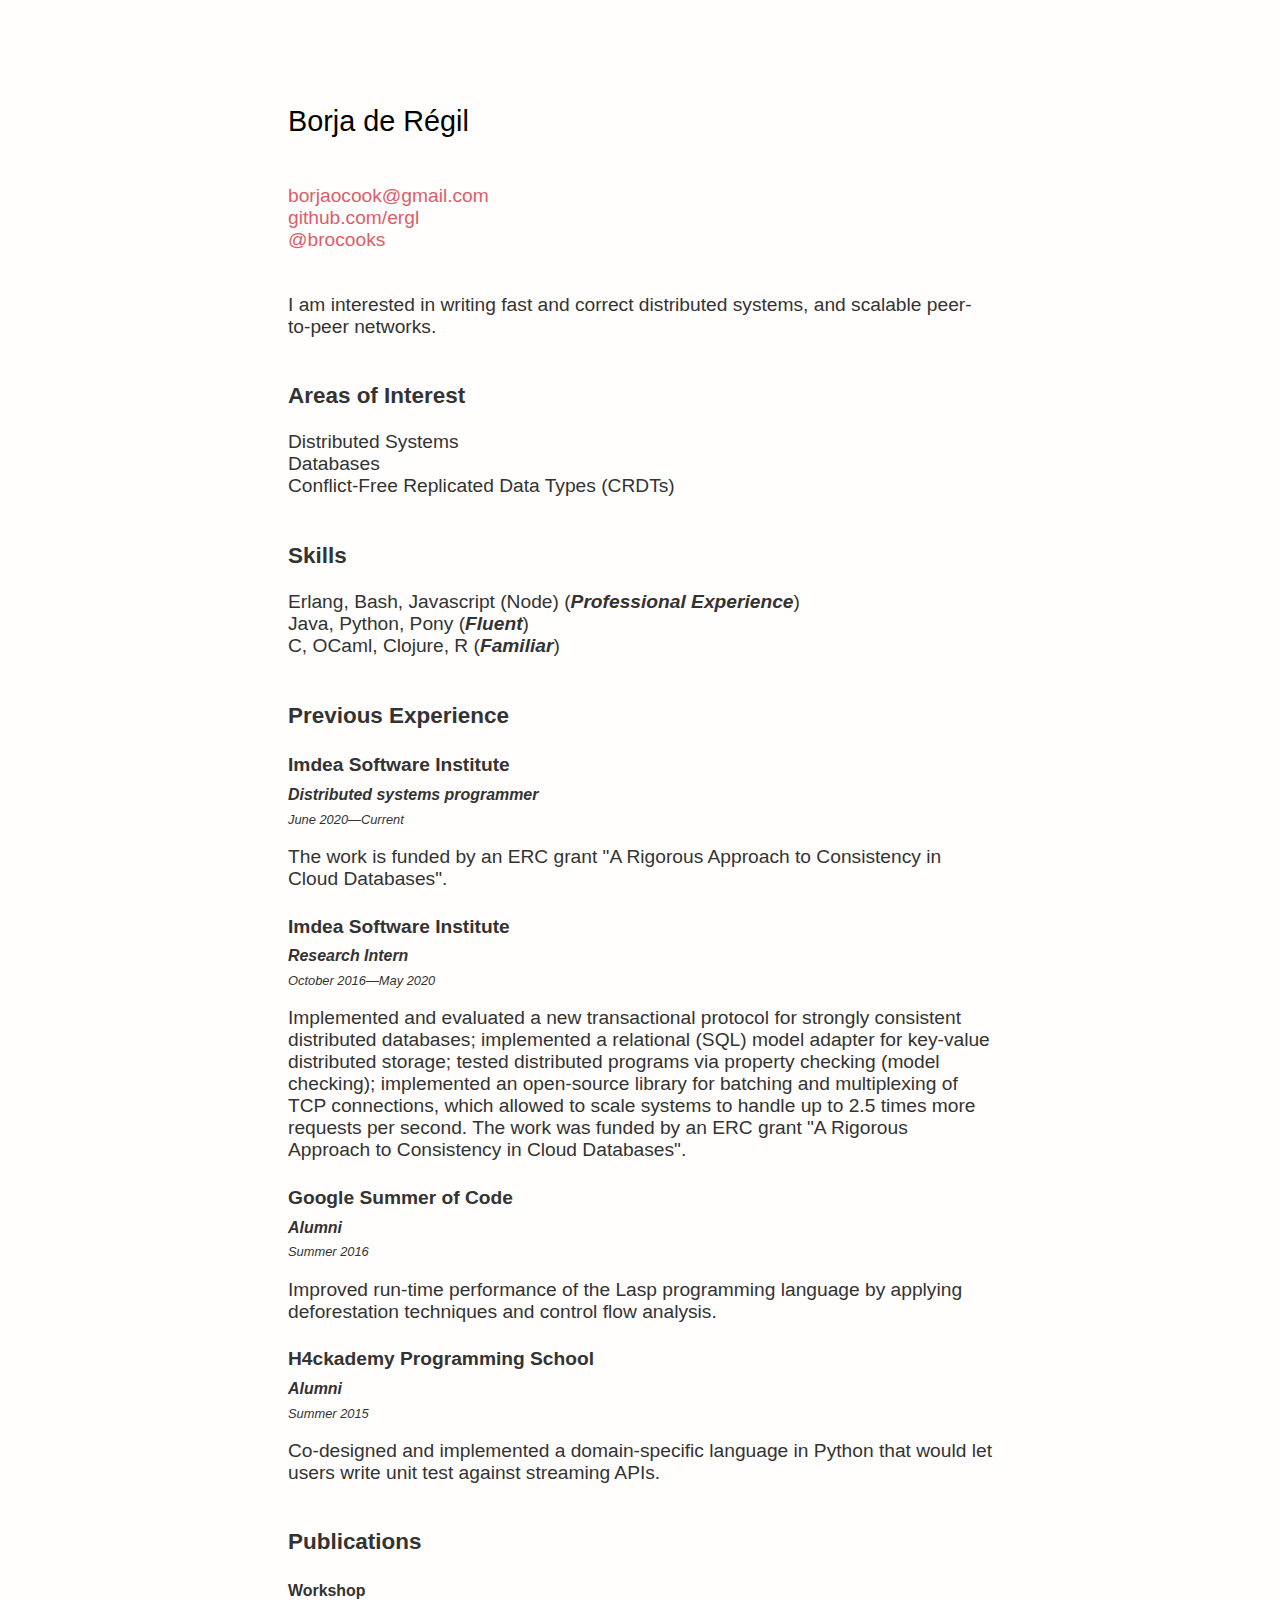
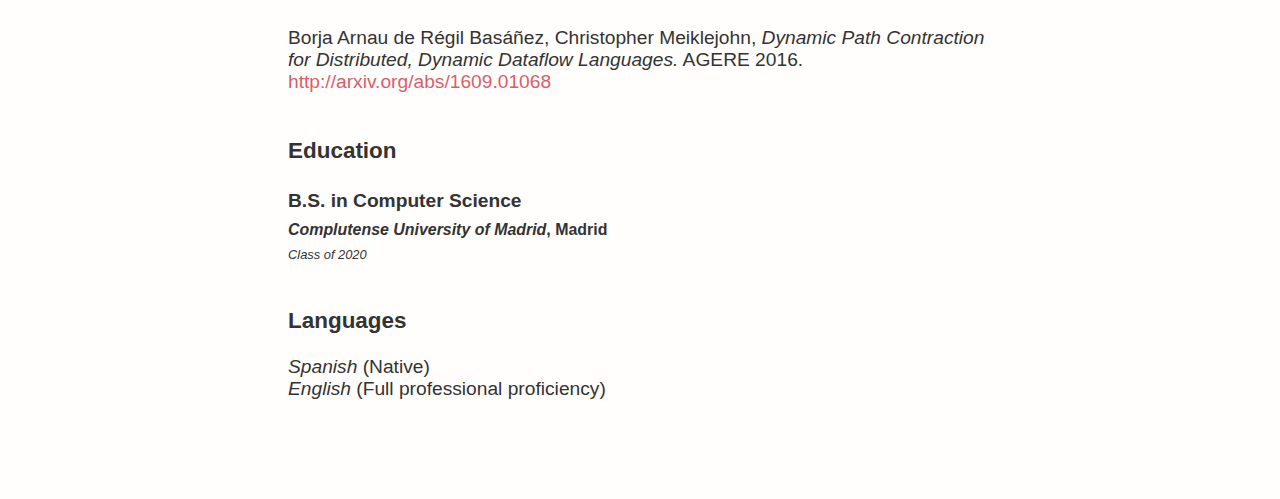
==== cv/index.html @ 0dddae44 "Update" ====
<!DOCTYPE html>
<html lang="en-US">
<head>
<meta charset="UTF-8">
<meta name="viewport" content="width=device-width, initial-scale=1"/>
<title>CV</title>
<link rel="stylesheet" type="text/css" href="style.css"/>
<link href=data:, rel=icon>
</head>
<body><h2><a href="/" id="heading-link">Borja de Régil</a></h2>

<div class="section" id="contact-section"><ul><li><ul><li><a href="mailto:borjaocook@gmail.com">borjaocook@gmail.com</a></li>
<li><a href="https://github.com/ergl">github.com/ergl</a></li>
<li><a href="https://twitter.com/brocooks">@brocooks</a></li></ul></li></ul></div>

<div class="section"><p>I am interested in writing fast and correct distributed systems,
and scalable peer-to-peer networks.</p></div>

<div class="section"><h3>Areas of Interest</h3><ul><li>Distributed Systems</li>
<li>Databases</li>
<li>Conflict-Free Replicated Data Types (CRDTs)</li></ul></div>

<div class="section"><h3>Skills</h3><ul><li>Erlang, Bash, Javascript (Node) (<em><strong>Professional Experience</strong></em>)</li>
<li>Java, Python, Pony (<em><strong>Fluent</strong></em>)</li>
<li>C, OCaml, Clojure, R (<em><strong>Familiar</strong></em>)</li></ul></div>

<div class="section" id="jobs"><h3>Previous Experience</h3><ul><li><div class="job"><h4>Imdea Software Institute</h4><h5><em>Distributed systems programmer</em></h5><h6>June 2020—Current</h6><p>The work is funded by an ERC grant "A Rigorous Approach to Consistency in Cloud Databases".</p></div></li>

<li><div class="job"><h4>Imdea Software Institute</h4><h5><em>Research Intern</em></h5><h6>October 2016—May 2020</h6><p>
Implemented and evaluated a new transactional protocol for strongly consistent
distributed databases; implemented a relational (SQL) model adapter for key-value
distributed storage; tested distributed programs via property checking (model
checking); implemented an open-source library for batching and multiplexing of
TCP connections, which allowed to scale systems to handle up to 2.5 times more
requests per second.

The work was funded by an ERC grant "A Rigorous Approach to Consistency in Cloud Databases".</p></div></li>

<li><div class="job"><h4>Google Summer of Code</h4><h5><em>Alumni</em></h5><h6>Summer 2016</h6><p>
Improved run-time performance of the Lasp programming language by applying deforestation techniques and control flow analysis.</p></div></li>

<li><div class="job"><h4>H4ckademy Programming School</h4><h5><em>Alumni</em></h5><h6>Summer 2015</h6><p>
Co-designed and implemented a domain-specific language in Python that would let users write unit test against streaming APIs.</p></div></li></ul></div>

<div class="section"><h3>Publications</h3><ul><li><div class="publication"><h5>Workshop</h5><p>Borja Arnau de Régil Basáñez, Christopher Meiklejohn,<em> Dynamic Path Contraction for Distributed, Dynamic Dataflow Languages.</em> AGERE 2016. <a href="http://arxiv.org/abs/1609.01068">http://arxiv.org/abs/1609.01068</a></p></div></li></ul></div>

<div class="section"><h3>Education</h3><ul><li><div class="education"><h4>B.S. in Computer Science</h4><h5><em>Complutense University of Madrid</em>, Madrid</h5><h6>Class of 2020</h6></div></li></ul></div>

<div class="section"><h3>Languages</h3><ul><li><em>Spanish</em> (Native)</li>
<li><em>English</em> (Full professional proficiency)</li></ul></div>

</body>
</html>
---- cv/style.css ----
html {
    padding: 5em;
    margin: auto;
    max-width: 45em;
}

body {
    font: 1.2em Palatino, sans-serif;
    color: #333;
    background-color: #FFFEFC;
}

.section {
    padding-top: 0.2em;
}

h1, h2 {
    line-height: 1.2;
    font-weight: normal;
}

h6 {
    font-weight: normal;
    font-style: italic;
}

ul {
    list-style-type: none;
    padding-left: 0;
}

#heading-link {
    color: black;
    text-decoration: none;
}

#heading-link:hover {
    color: black;
    text-decoration: underline;
}

a {
    color: RGBA(219, 93, 107, 1.00);
    text-decoration: none;
}

a:hover {
    color: RGBA(185, 79, 91, 1.00);
    text-decoration: underline;
}

#contact-section > ul > li {
    display:inline-table;
    padding-right: 2em;
}

.job h4 {
    margin-bottom:0.5em;
}

.education h4 {
    margin-bottom:0.5em;
}

.job h5, h6 {
    margin-top:0em;
    margin-bottom:0.5em;
}

.education h5, h6 {
    margin-top:0em;
    margin-bottom:0.5em;
}
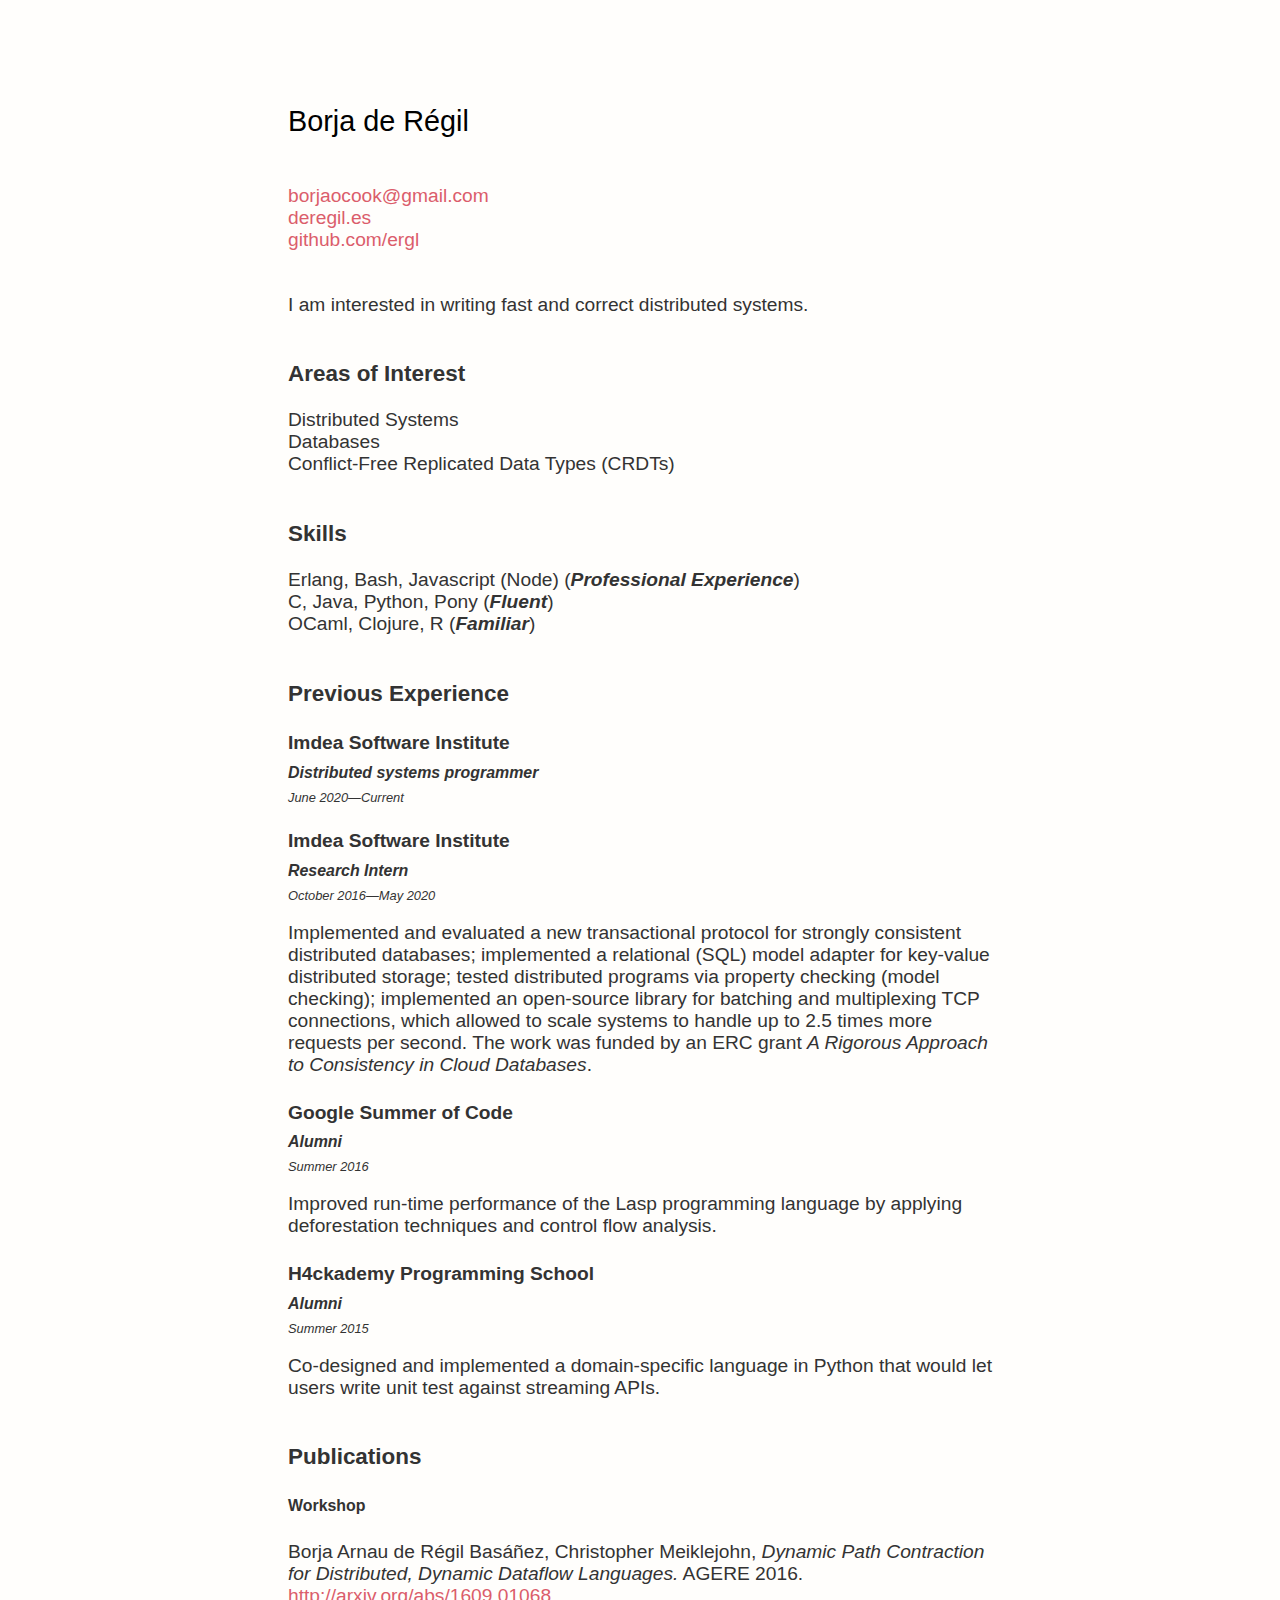
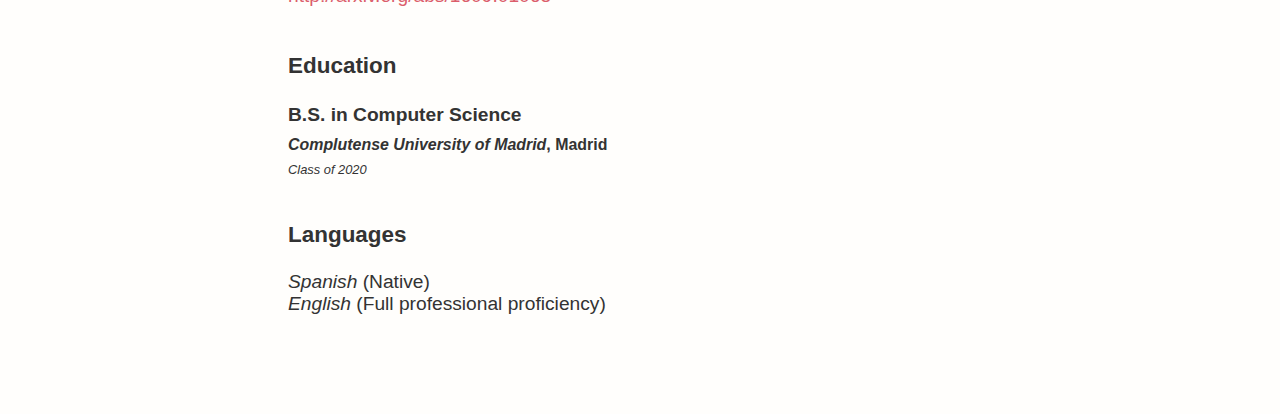
==== commit 5e54fd7e: "Update" ====
--- a/cv/index.html
+++ b/cv/index.html
@@ -10,31 +10,30 @@
 <body><h2><a href="/" id="heading-link">Borja de Régil</a></h2>
 
 <div class="section" id="contact-section"><ul><li><ul><li><a href="mailto:borjaocook@gmail.com">borjaocook@gmail.com</a></li>
-<li><a href="https://github.com/ergl">github.com/ergl</a></li>
-<li><a href="https://twitter.com/brocooks">@brocooks</a></li></ul></li></ul></div>
+<li><a href="https://deregil.es">deregil.es</a></li>
+<li><a href="https://github.com/ergl">github.com/ergl</a></li></ul></li></ul></div>
 
-<div class="section"><p>I am interested in writing fast and correct distributed systems,
-and scalable peer-to-peer networks.</p></div>
+<div class="section"><p>I am interested in writing fast and correct distributed systems.</p></div>
 
 <div class="section"><h3>Areas of Interest</h3><ul><li>Distributed Systems</li>
 <li>Databases</li>
 <li>Conflict-Free Replicated Data Types (CRDTs)</li></ul></div>
 
 <div class="section"><h3>Skills</h3><ul><li>Erlang, Bash, Javascript (Node) (<em><strong>Professional Experience</strong></em>)</li>
-<li>Java, Python, Pony (<em><strong>Fluent</strong></em>)</li>
-<li>C, OCaml, Clojure, R (<em><strong>Familiar</strong></em>)</li></ul></div>
+<li>C, Java, Python, Pony (<em><strong>Fluent</strong></em>)</li>
+<li>OCaml, Clojure, R (<em><strong>Familiar</strong></em>)</li></ul></div>
 
-<div class="section" id="jobs"><h3>Previous Experience</h3><ul><li><div class="job"><h4>Imdea Software Institute</h4><h5><em>Distributed systems programmer</em></h5><h6>June 2020—Current</h6><p>The work is funded by an ERC grant "A Rigorous Approach to Consistency in Cloud Databases".</p></div></li>
+<div class="section" id="jobs"><h3>Previous Experience</h3><ul><li><div class="job"><h4>Imdea Software Institute</h4><h5><em>Distributed systems programmer</em></h5><h6>June 2020—Current</h6><p></p></div></li>
 
 <li><div class="job"><h4>Imdea Software Institute</h4><h5><em>Research Intern</em></h5><h6>October 2016—May 2020</h6><p>
 Implemented and evaluated a new transactional protocol for strongly consistent
 distributed databases; implemented a relational (SQL) model adapter for key-value
 distributed storage; tested distributed programs via property checking (model
-checking); implemented an open-source library for batching and multiplexing of
+checking); implemented an open-source library for batching and multiplexing
 TCP connections, which allowed to scale systems to handle up to 2.5 times more
 requests per second.
 
-The work was funded by an ERC grant "A Rigorous Approach to Consistency in Cloud Databases".</p></div></li>
+The work was funded by an ERC grant <em>A Rigorous Approach to Consistency in Cloud Databases</em>.</p></div></li>
 
 <li><div class="job"><h4>Google Summer of Code</h4><h5><em>Alumni</em></h5><h6>Summer 2016</h6><p>
 Improved run-time performance of the Lasp programming language by applying deforestation techniques and control flow analysis.</p></div></li>
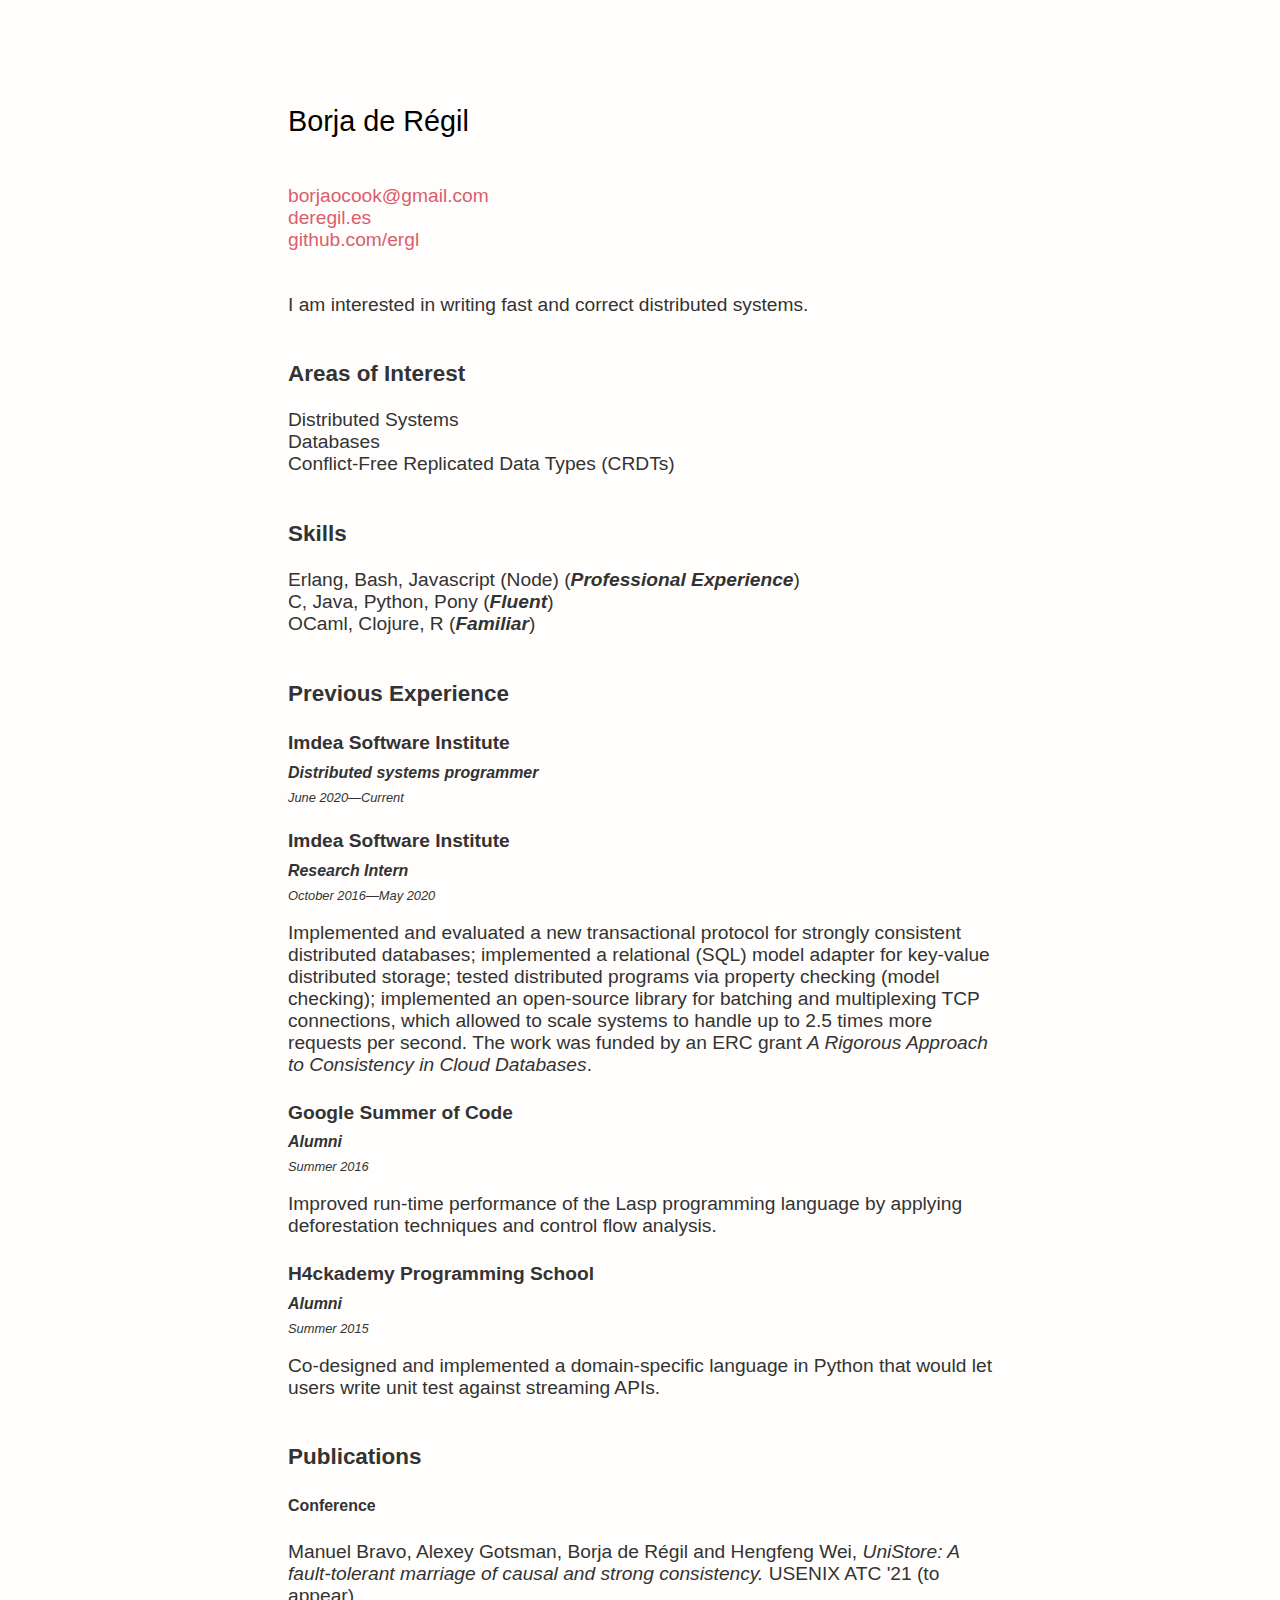
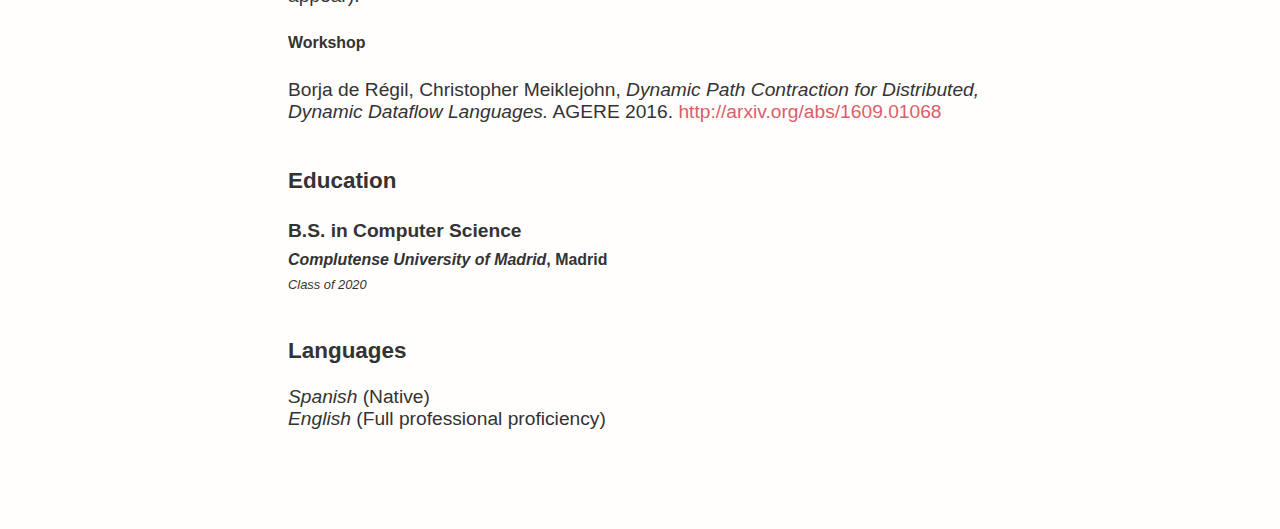
==== commit 6ffbce1e: "Update" ====
--- a/cv/index.html
+++ b/cv/index.html
@@ -41,7 +41,9 @@
 <li><div class="job"><h4>H4ckademy Programming School</h4><h5><em>Alumni</em></h5><h6>Summer 2015</h6><p>
 Co-designed and implemented a domain-specific language in Python that would let users write unit test against streaming APIs.</p></div></li></ul></div>
 
-<div class="section"><h3>Publications</h3><ul><li><div class="publication"><h5>Workshop</h5><p>Borja Arnau de Régil Basáñez, Christopher Meiklejohn,<em> Dynamic Path Contraction for Distributed, Dynamic Dataflow Languages.</em> AGERE 2016. <a href="http://arxiv.org/abs/1609.01068">http://arxiv.org/abs/1609.01068</a></p></div></li></ul></div>
+<div class="section"><h3>Publications</h3><ul><li><div class="publication"><h5>Conference</h5><p>Manuel Bravo, Alexey Gotsman, Borja de Régil and Hengfeng Wei,<em> UniStore: A fault-tolerant marriage of causal and strong consistency.</em> USENIX ATC '21 (to appear). </p></div></li>
+
+<li><div class="publication"><h5>Workshop</h5><p>Borja de Régil, Christopher Meiklejohn,<em> Dynamic Path Contraction for Distributed, Dynamic Dataflow Languages.</em> AGERE 2016. <a href="http://arxiv.org/abs/1609.01068">http://arxiv.org/abs/1609.01068</a></p></div></li></ul></div>
 
 <div class="section"><h3>Education</h3><ul><li><div class="education"><h4>B.S. in Computer Science</h4><h5><em>Complutense University of Madrid</em>, Madrid</h5><h6>Class of 2020</h6></div></li></ul></div>
 
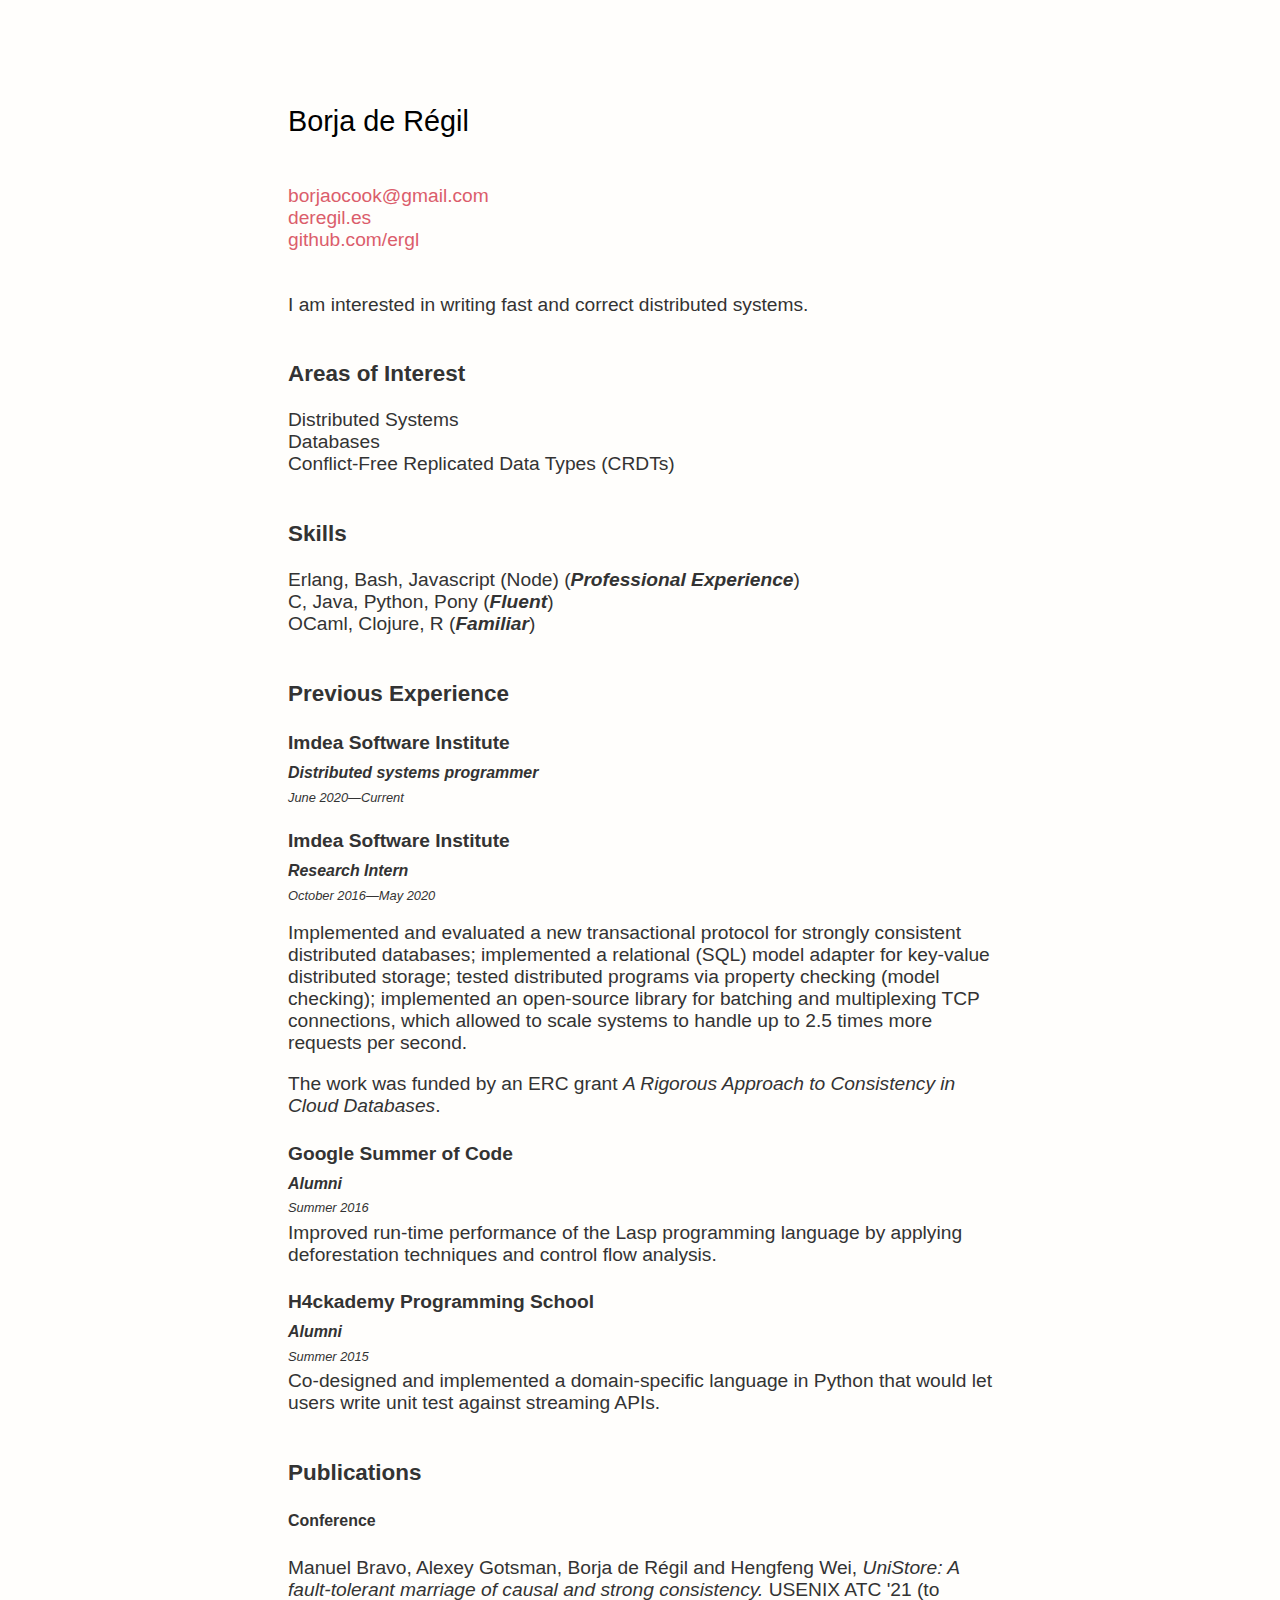
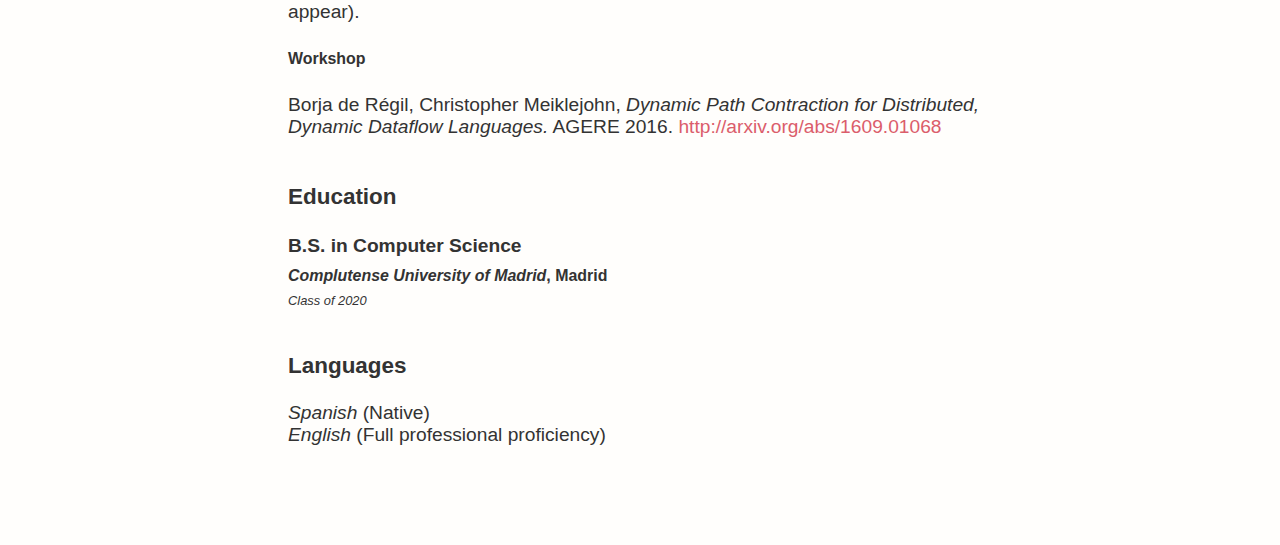
==== commit 15f1a18c: "Update" ====
--- a/cv/index.html
+++ b/cv/index.html
@@ -23,23 +23,20 @@
 <li>C, Java, Python, Pony (<em><strong>Fluent</strong></em>)</li>
 <li>OCaml, Clojure, R (<em><strong>Familiar</strong></em>)</li></ul></div>
 
-<div class="section" id="jobs"><h3>Previous Experience</h3><ul><li><div class="job"><h4>Imdea Software Institute</h4><h5><em>Distributed systems programmer</em></h5><h6>June 2020—Current</h6><p></p></div></li>
+<div class="section" id="jobs"><h3>Previous Experience</h3><ul><li><div class="job"><h4>Imdea Software Institute</h4><h5><em>Distributed systems programmer</em></h5><h6>June 2020—Current</h6></div></li>
 
-<li><div class="job"><h4>Imdea Software Institute</h4><h5><em>Research Intern</em></h5><h6>October 2016—May 2020</h6><p>
-Implemented and evaluated a new transactional protocol for strongly consistent
+<li><div class="job"><h4>Imdea Software Institute</h4><h5><em>Research Intern</em></h5><h6>October 2016—May 2020</h6><p>Implemented and evaluated a new transactional protocol for strongly consistent
 distributed databases; implemented a relational (SQL) model adapter for key-value
 distributed storage; tested distributed programs via property checking (model
 checking); implemented an open-source library for batching and multiplexing
 TCP connections, which allowed to scale systems to handle up to 2.5 times more
-requests per second.
+requests per second.</p><p>The work was funded by an ERC grant <em>A Rigorous Approach to Consistency in Cloud Databases</em>.</p></div></li>
 
-The work was funded by an ERC grant <em>A Rigorous Approach to Consistency in Cloud Databases</em>.</p></div></li>
+<li><div class="job"><h4>Google Summer of Code</h4><h5><em>Alumni</em></h5><h6>Summer 2016</h6>Improved run-time performance of the Lasp programming language by applying
+deforestation techniques and control flow analysis.</div></li>
 
-<li><div class="job"><h4>Google Summer of Code</h4><h5><em>Alumni</em></h5><h6>Summer 2016</h6><p>
-Improved run-time performance of the Lasp programming language by applying deforestation techniques and control flow analysis.</p></div></li>
-
-<li><div class="job"><h4>H4ckademy Programming School</h4><h5><em>Alumni</em></h5><h6>Summer 2015</h6><p>
-Co-designed and implemented a domain-specific language in Python that would let users write unit test against streaming APIs.</p></div></li></ul></div>
+<li><div class="job"><h4>H4ckademy Programming School</h4><h5><em>Alumni</em></h5><h6>Summer 2015</h6>Co-designed and implemented a domain-specific language in Python that would
+let users write unit test against streaming APIs.</div></li></ul></div>
 
 <div class="section"><h3>Publications</h3><ul><li><div class="publication"><h5>Conference</h5><p>Manuel Bravo, Alexey Gotsman, Borja de Régil and Hengfeng Wei,<em> UniStore: A fault-tolerant marriage of causal and strong consistency.</em> USENIX ATC '21 (to appear). </p></div></li>
 
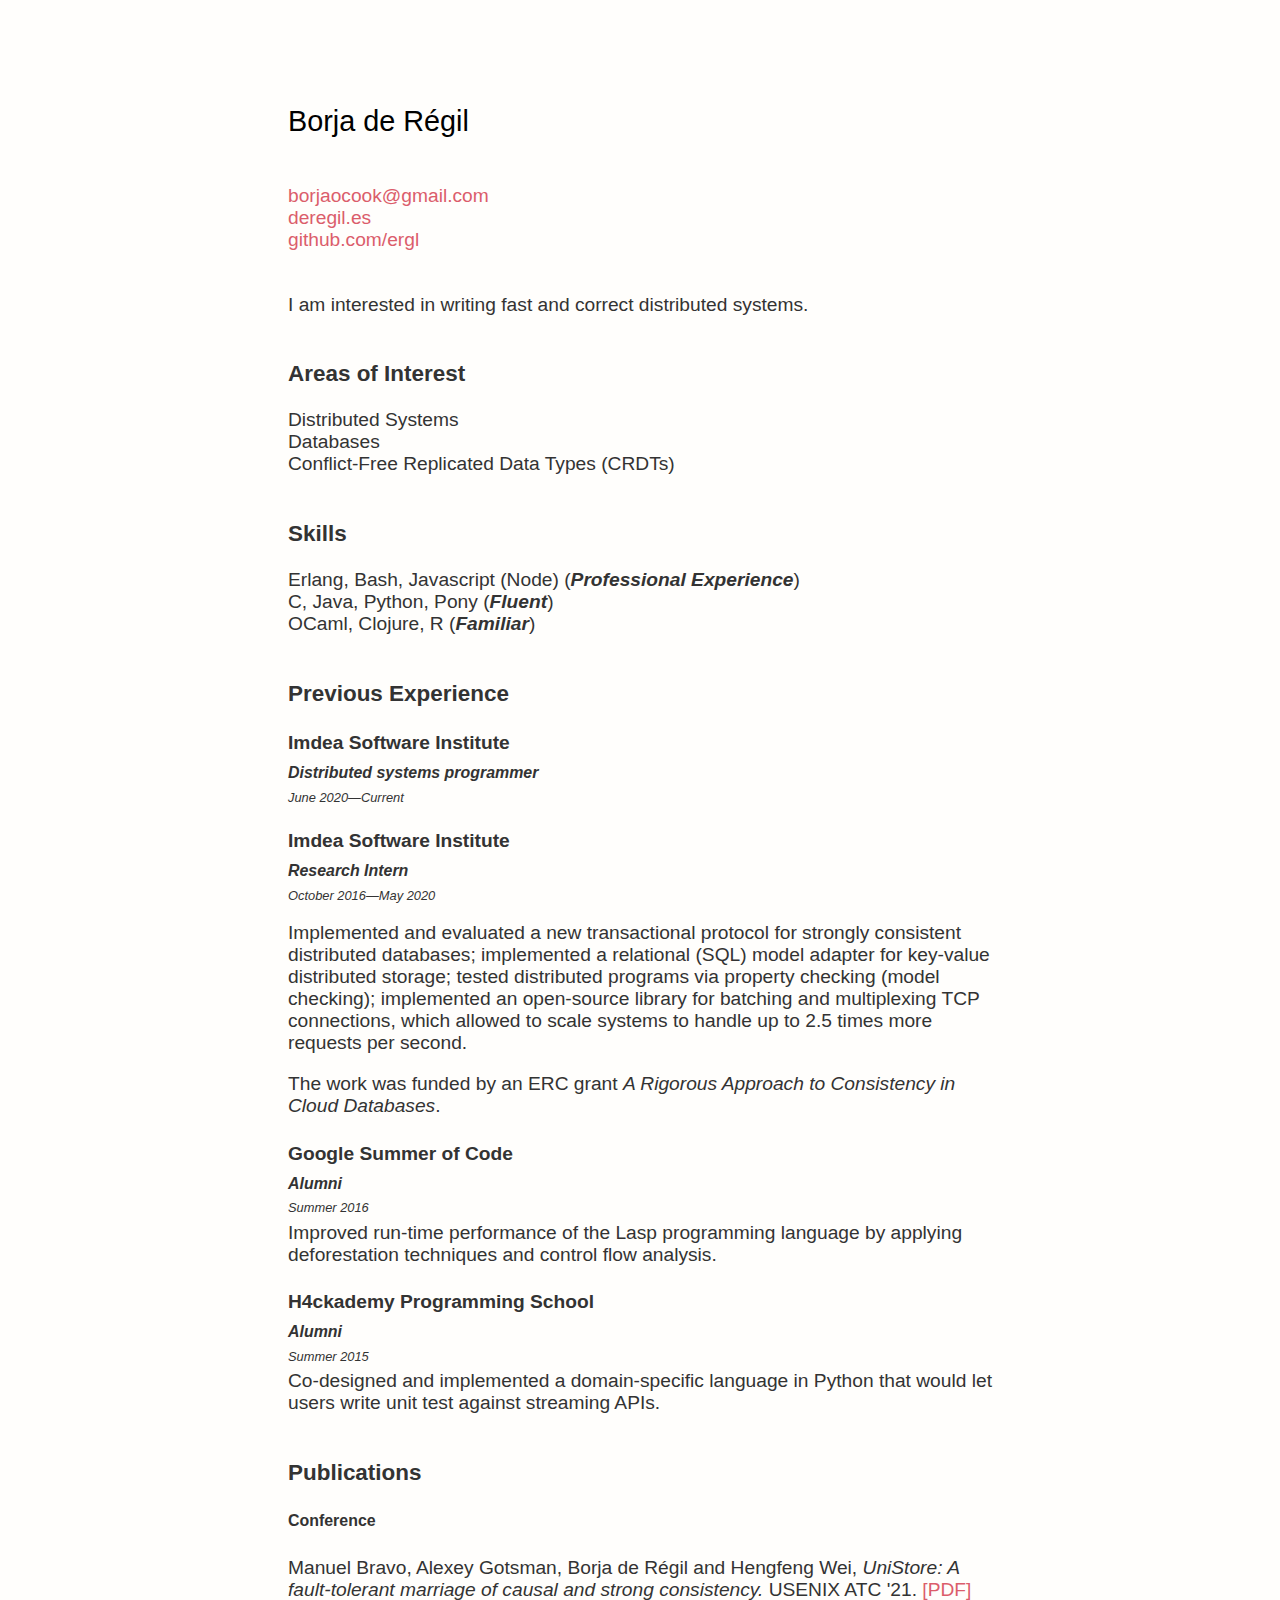
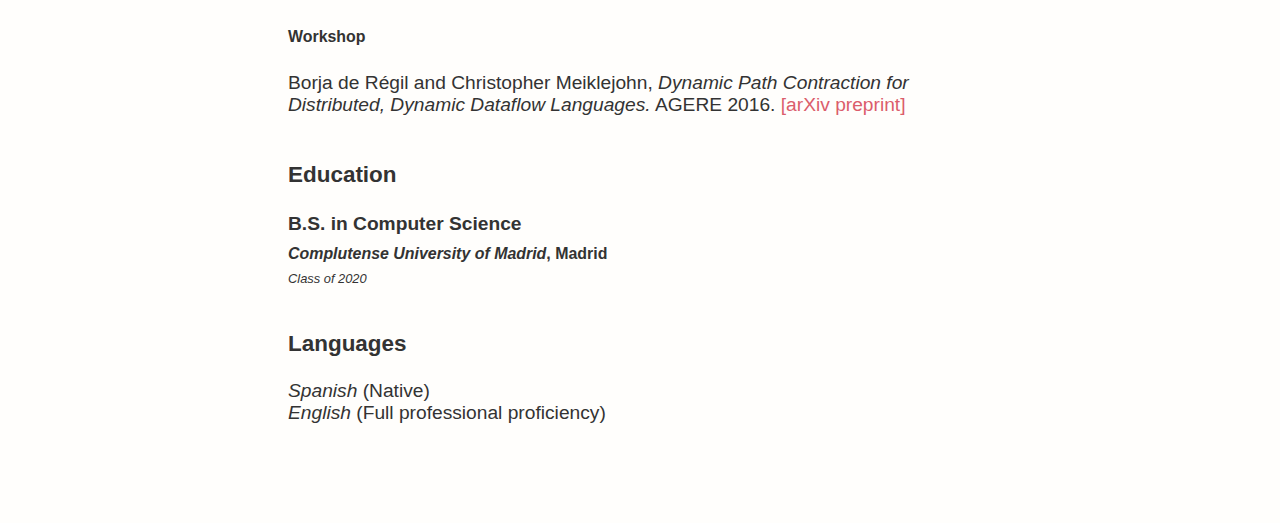
==== commit e480db9d: "Update" ====
--- a/cv/index.html
+++ b/cv/index.html
@@ -38,9 +38,9 @@
 <li><div class="job"><h4>H4ckademy Programming School</h4><h5><em>Alumni</em></h5><h6>Summer 2015</h6>Co-designed and implemented a domain-specific language in Python that would
 let users write unit test against streaming APIs.</div></li></ul></div>
 
-<div class="section"><h3>Publications</h3><ul><li><div class="publication"><h5>Conference</h5><p>Manuel Bravo, Alexey Gotsman, Borja de Régil and Hengfeng Wei,<em> UniStore: A fault-tolerant marriage of causal and strong consistency.</em> USENIX ATC '21 (to appear). </p></div></li>
+<div class="section"><h3>Publications</h3><ul><li><div class="publication"><h5>Conference</h5><p>Manuel Bravo, Alexey Gotsman, Borja de Régil and Hengfeng Wei,<em> UniStore: A fault-tolerant marriage of causal and strong consistency.</em> USENIX ATC '21. <a href="[PDF]">[PDF]</a></p></div></li>
 
-<li><div class="publication"><h5>Workshop</h5><p>Borja de Régil, Christopher Meiklejohn,<em> Dynamic Path Contraction for Distributed, Dynamic Dataflow Languages.</em> AGERE 2016. <a href="http://arxiv.org/abs/1609.01068">http://arxiv.org/abs/1609.01068</a></p></div></li></ul></div>
+<li><div class="publication"><h5>Workshop</h5><p>Borja de Régil and Christopher Meiklejohn,<em> Dynamic Path Contraction for Distributed, Dynamic Dataflow Languages.</em> AGERE 2016. <a href="[arXiv preprint]">[arXiv preprint]</a></p></div></li></ul></div>
 
 <div class="section"><h3>Education</h3><ul><li><div class="education"><h4>B.S. in Computer Science</h4><h5><em>Complutense University of Madrid</em>, Madrid</h5><h6>Class of 2020</h6></div></li></ul></div>
 
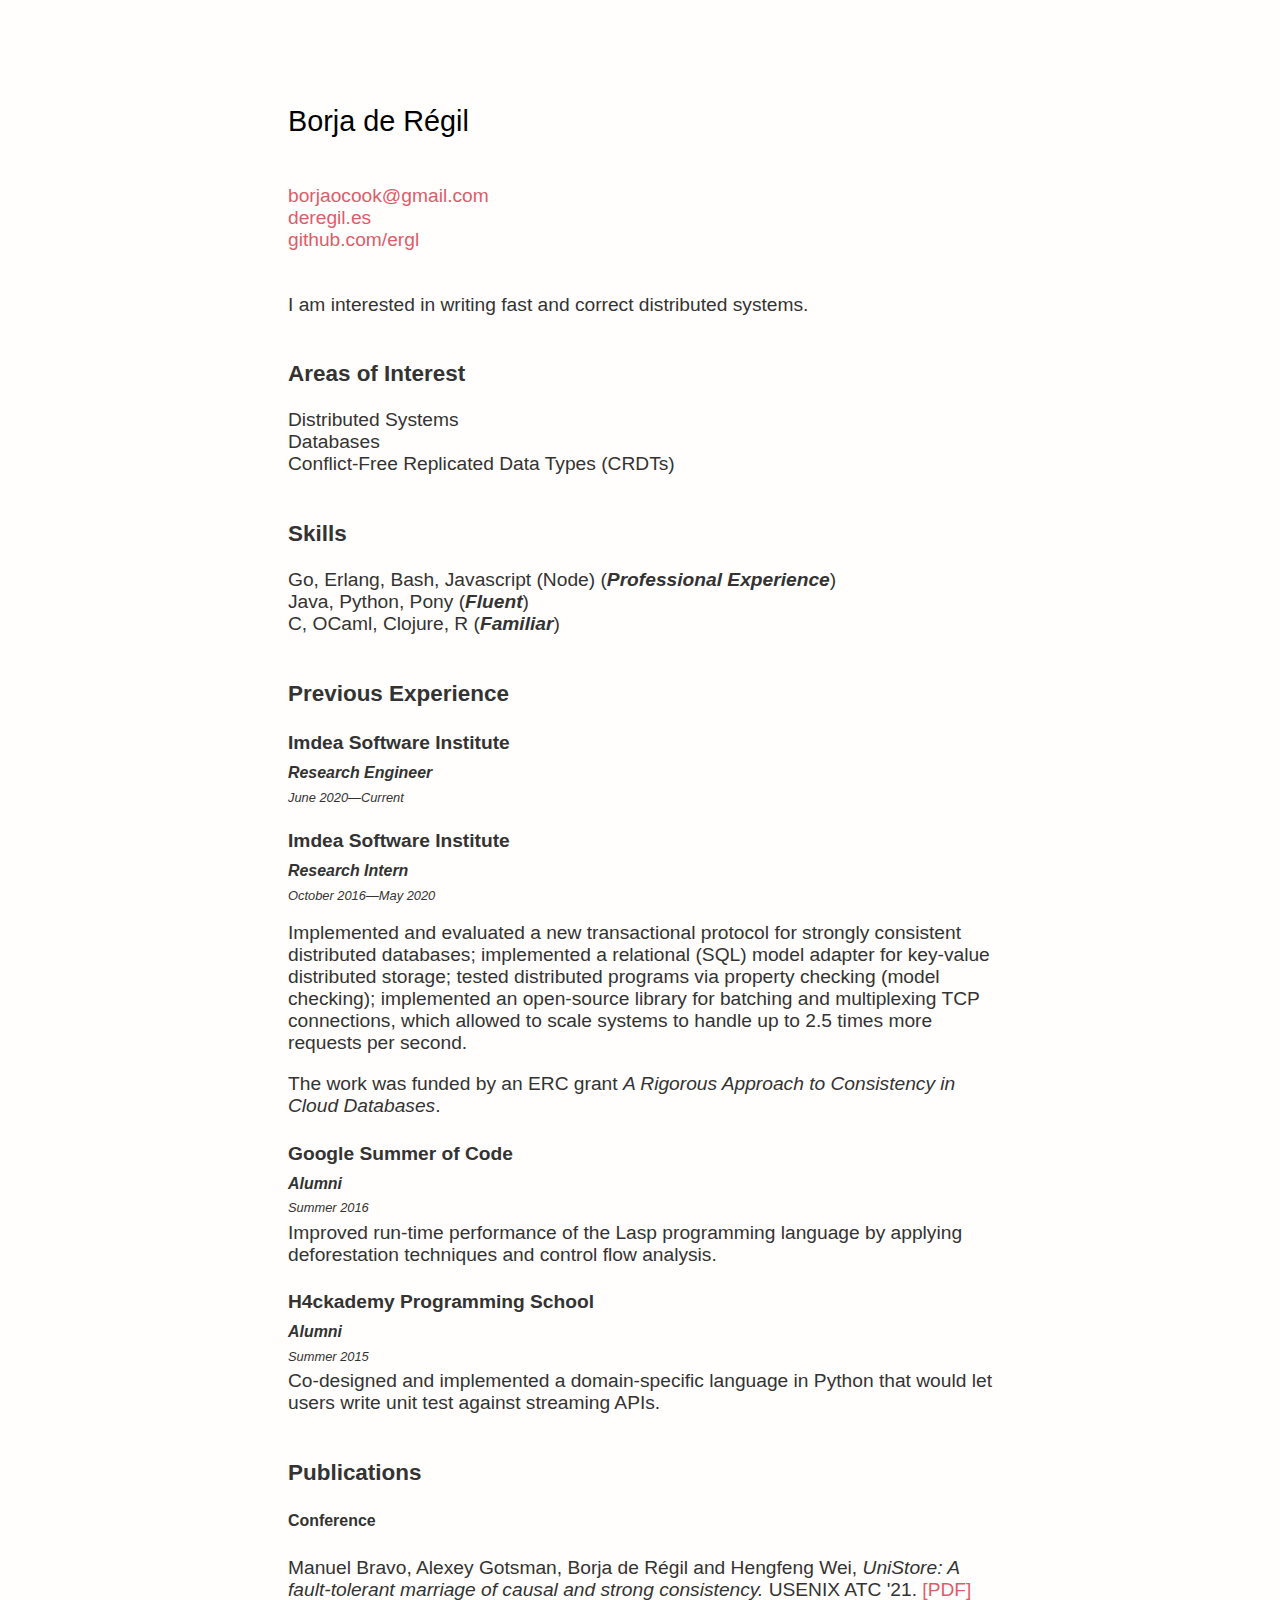
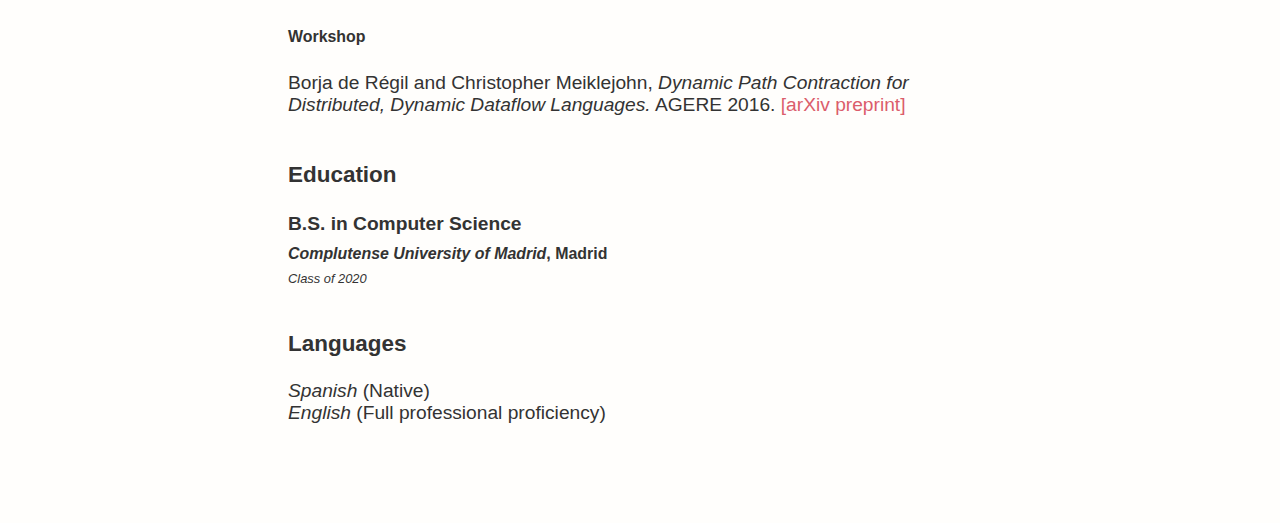
==== commit d6292533: "Update" ====
--- a/cv/index.html
+++ b/cv/index.html
@@ -19,11 +19,11 @@
 <li>Databases</li>
 <li>Conflict-Free Replicated Data Types (CRDTs)</li></ul></div>
 
-<div class="section"><h3>Skills</h3><ul><li>Erlang, Bash, Javascript (Node) (<em><strong>Professional Experience</strong></em>)</li>
-<li>C, Java, Python, Pony (<em><strong>Fluent</strong></em>)</li>
-<li>OCaml, Clojure, R (<em><strong>Familiar</strong></em>)</li></ul></div>
+<div class="section"><h3>Skills</h3><ul><li>Go, Erlang, Bash, Javascript (Node) (<em><strong>Professional Experience</strong></em>)</li>
+<li>Java, Python, Pony (<em><strong>Fluent</strong></em>)</li>
+<li>C, OCaml, Clojure, R (<em><strong>Familiar</strong></em>)</li></ul></div>
 
-<div class="section" id="jobs"><h3>Previous Experience</h3><ul><li><div class="job"><h4>Imdea Software Institute</h4><h5><em>Distributed systems programmer</em></h5><h6>June 2020—Current</h6></div></li>
+<div class="section" id="jobs"><h3>Previous Experience</h3><ul><li><div class="job"><h4>Imdea Software Institute</h4><h5><em>Research Engineer</em></h5><h6>June 2020—Current</h6></div></li>
 
 <li><div class="job"><h4>Imdea Software Institute</h4><h5><em>Research Intern</em></h5><h6>October 2016—May 2020</h6><p>Implemented and evaluated a new transactional protocol for strongly consistent
 distributed databases; implemented a relational (SQL) model adapter for key-value
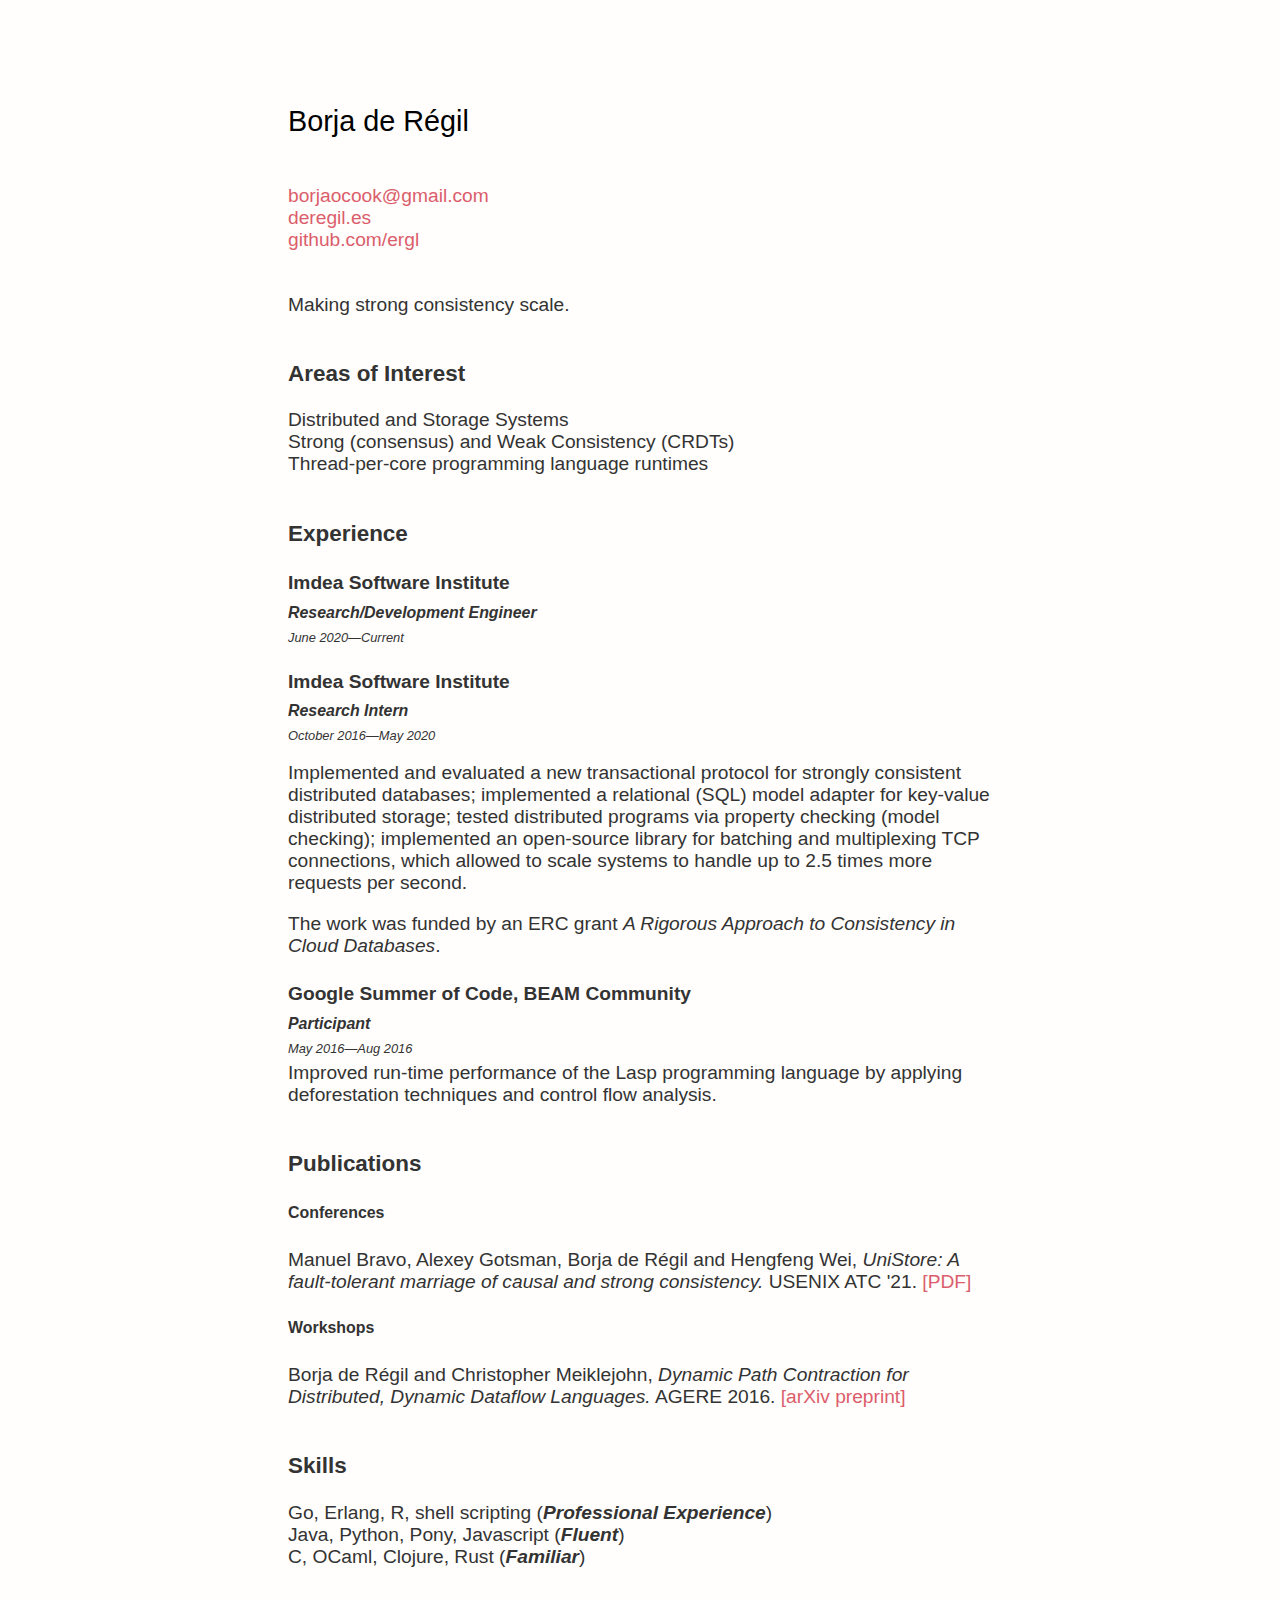
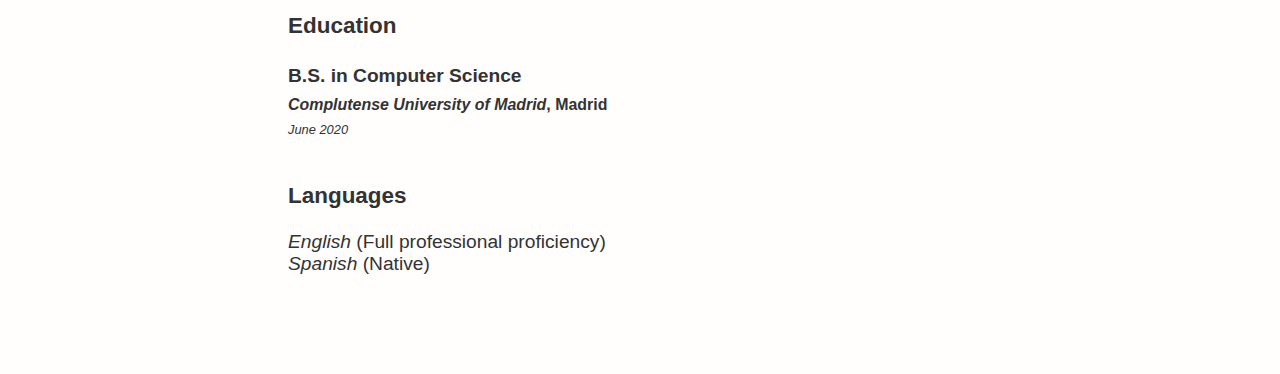
==== commit 429875b5: "Update" ====
--- a/cv/index.html
+++ b/cv/index.html
@@ -13,17 +13,13 @@
 <li><a href="https://deregil.es">deregil.es</a></li>
 <li><a href="https://github.com/ergl">github.com/ergl</a></li></ul></li></ul></div>
 
-<div class="section"><p>I am interested in writing fast and correct distributed systems.</p></div>
+<div class="section"><p>Making strong consistency scale.</p></div>
 
-<div class="section"><h3>Areas of Interest</h3><ul><li>Distributed Systems</li>
-<li>Databases</li>
-<li>Conflict-Free Replicated Data Types (CRDTs)</li></ul></div>
+<div class="section"><h3>Areas of Interest</h3><ul><li>Distributed and Storage Systems</li>
+<li>Strong (consensus) and Weak Consistency (CRDTs)</li>
+<li>Thread-per-core programming language runtimes</li></ul></div>
 
-<div class="section"><h3>Skills</h3><ul><li>Go, Erlang, Bash, Javascript (Node) (<em><strong>Professional Experience</strong></em>)</li>
-<li>Java, Python, Pony (<em><strong>Fluent</strong></em>)</li>
-<li>C, OCaml, Clojure, R (<em><strong>Familiar</strong></em>)</li></ul></div>
-
-<div class="section" id="jobs"><h3>Previous Experience</h3><ul><li><div class="job"><h4>Imdea Software Institute</h4><h5><em>Research Engineer</em></h5><h6>June 2020—Current</h6></div></li>
+<div class="section" id="jobs"><h3>Experience</h3><ul><li><div class="job"><h4>Imdea Software Institute</h4><h5><em>Research/Development Engineer</em></h5><h6>June 2020—Current</h6></div></li>
 
 <li><div class="job"><h4>Imdea Software Institute</h4><h5><em>Research Intern</em></h5><h6>October 2016—May 2020</h6><p>Implemented and evaluated a new transactional protocol for strongly consistent
 distributed databases; implemented a relational (SQL) model adapter for key-value
@@ -32,20 +28,23 @@
 TCP connections, which allowed to scale systems to handle up to 2.5 times more
 requests per second.</p><p>The work was funded by an ERC grant <em>A Rigorous Approach to Consistency in Cloud Databases</em>.</p></div></li>
 
-<li><div class="job"><h4>Google Summer of Code</h4><h5><em>Alumni</em></h5><h6>Summer 2016</h6>Improved run-time performance of the Lasp programming language by applying
+<li><div class="job"><h4>Google Summer of Code, BEAM Community</h4><h5><em>Participant</em></h5><h6>May 2016—Aug 2016</h6>Improved run-time performance of the Lasp programming language by applying
 deforestation techniques and control flow analysis.</div></li>
 
-<li><div class="job"><h4>H4ckademy Programming School</h4><h5><em>Alumni</em></h5><h6>Summer 2015</h6>Co-designed and implemented a domain-specific language in Python that would
-let users write unit test against streaming APIs.</div></li></ul></div>
+</ul></div>
 
-<div class="section"><h3>Publications</h3><ul><li><div class="publication"><h5>Conference</h5><p>Manuel Bravo, Alexey Gotsman, Borja de Régil and Hengfeng Wei,<em> UniStore: A fault-tolerant marriage of causal and strong consistency.</em> USENIX ATC '21. <a href="[PDF]">[PDF]</a></p></div></li>
+<div class="section"><h3>Publications</h3><ul><li><div class="publication"><h5>Conferences</h5><p>Manuel Bravo, Alexey Gotsman, Borja de Régil and Hengfeng Wei,<em> UniStore: A fault-tolerant marriage of causal and strong consistency.</em> USENIX ATC '21. <a href="https://www.usenix.org/system/files/atc21-bravo.pdf">[PDF]</a></p></div></li>
 
-<li><div class="publication"><h5>Workshop</h5><p>Borja de Régil and Christopher Meiklejohn,<em> Dynamic Path Contraction for Distributed, Dynamic Dataflow Languages.</em> AGERE 2016. <a href="[arXiv preprint]">[arXiv preprint]</a></p></div></li></ul></div>
+<li><div class="publication"><h5>Workshops</h5><p>Borja de Régil and Christopher Meiklejohn,<em> Dynamic Path Contraction for Distributed, Dynamic Dataflow Languages.</em> AGERE 2016. <a href="http://arxiv.org/abs/1609.01068">[arXiv preprint]</a></p></div></li></ul></div>
 
-<div class="section"><h3>Education</h3><ul><li><div class="education"><h4>B.S. in Computer Science</h4><h5><em>Complutense University of Madrid</em>, Madrid</h5><h6>Class of 2020</h6></div></li></ul></div>
+<div class="section"><h3>Skills</h3><ul><li>Go, Erlang, R, shell scripting (<em><strong>Professional Experience</strong></em>)</li>
+<li>Java, Python, Pony, Javascript (<em><strong>Fluent</strong></em>)</li>
+<li>C, OCaml, Clojure, Rust (<em><strong>Familiar</strong></em>)</li></ul></div>
 
-<div class="section"><h3>Languages</h3><ul><li><em>Spanish</em> (Native)</li>
-<li><em>English</em> (Full professional proficiency)</li></ul></div>
+<div class="section"><h3>Education</h3><ul><li><div class="education"><h4>B.S. in Computer Science</h4><h5><em>Complutense University of Madrid</em>, Madrid</h5><h6>June 2020</h6></div></li></ul></div>
+
+<div class="section"><h3>Languages</h3><ul><li><em>English</em> (Full professional proficiency)</li>
+<li><em>Spanish</em> (Native)</li></ul></div>
 
 </body>
 </html>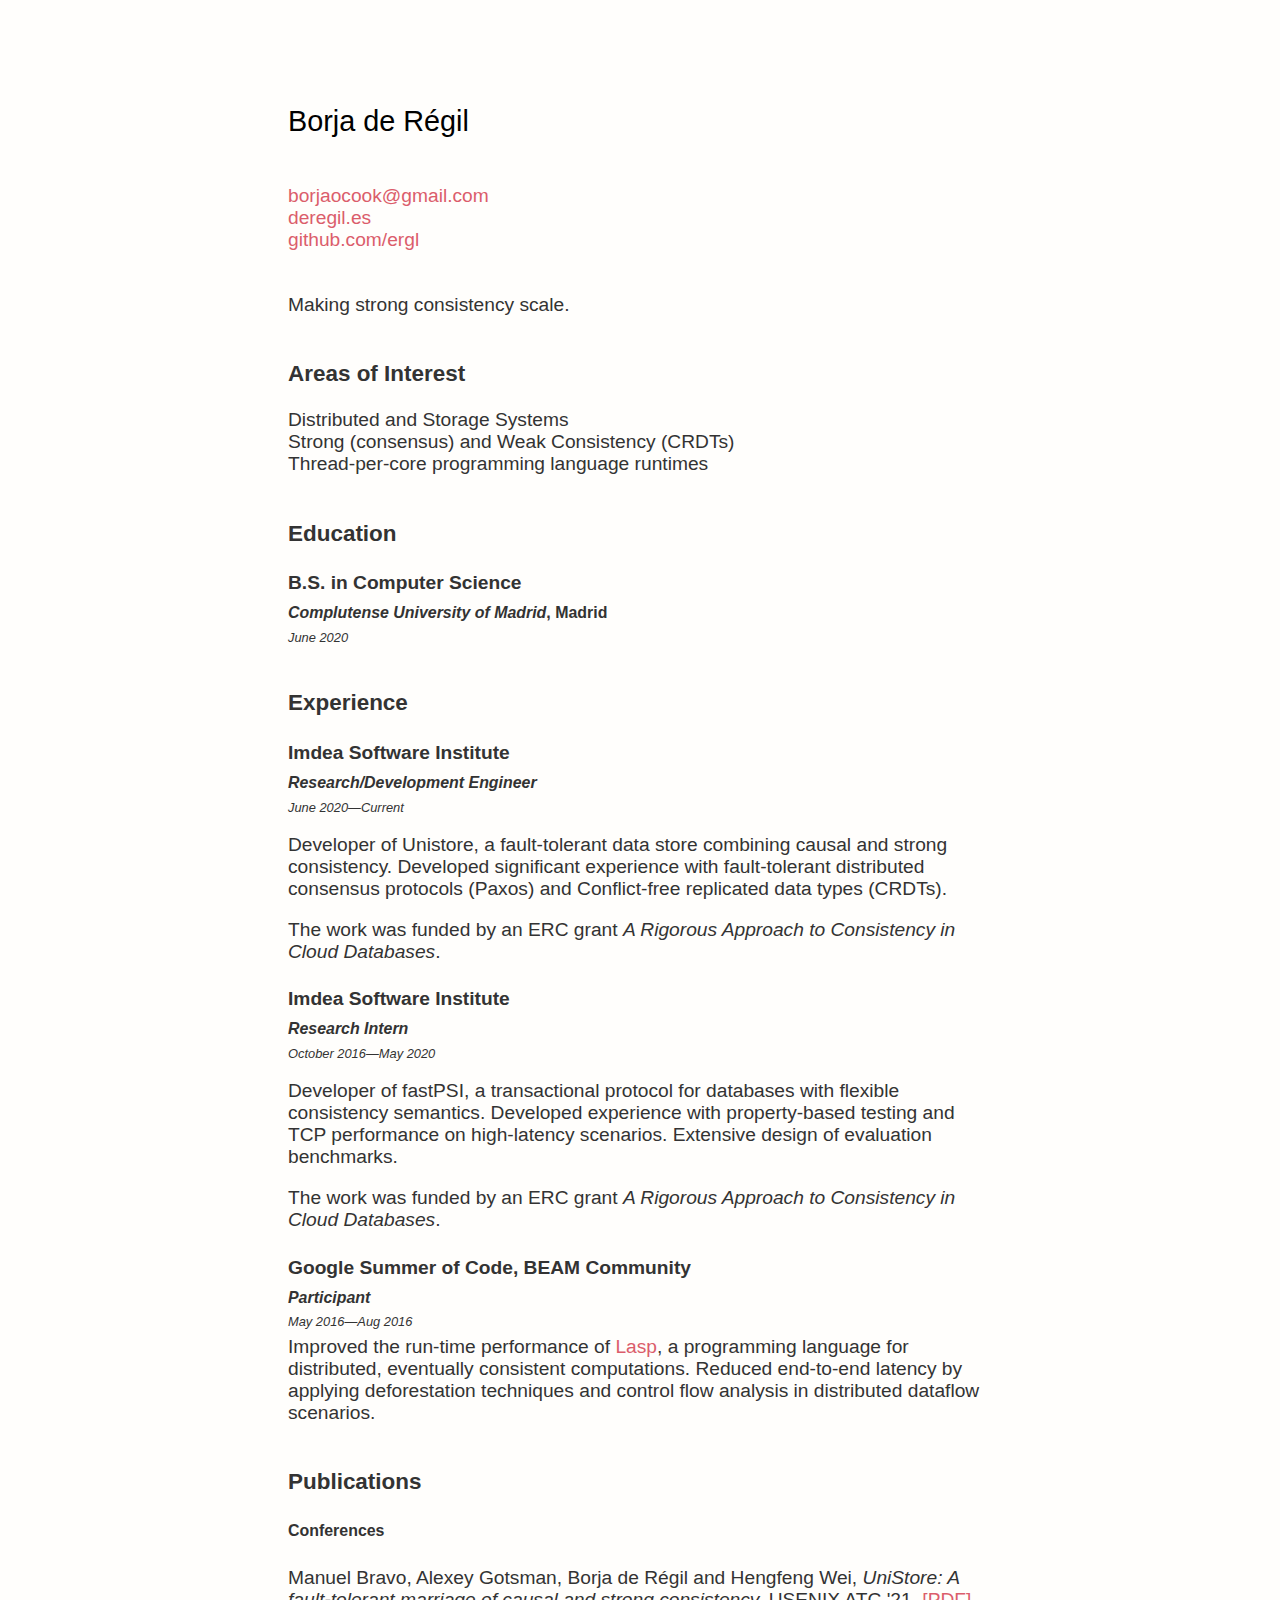
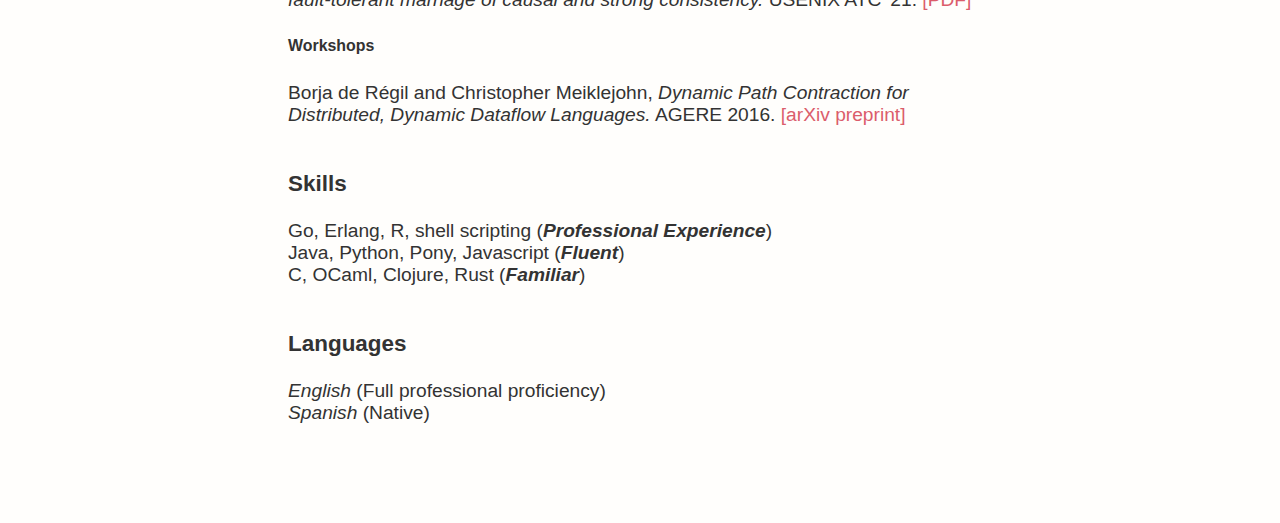
==== commit 5bfa4667: "Update" ====
--- a/cv/index.html
+++ b/cv/index.html
@@ -19,17 +19,21 @@
 <li>Strong (consensus) and Weak Consistency (CRDTs)</li>
 <li>Thread-per-core programming language runtimes</li></ul></div>
 
-<div class="section" id="jobs"><h3>Experience</h3><ul><li><div class="job"><h4>Imdea Software Institute</h4><h5><em>Research/Development Engineer</em></h5><h6>June 2020—Current</h6></div></li>
+<div class="section"><h3>Education</h3><ul><li><div class="education"><h4>B.S. in Computer Science</h4><h5><em>Complutense University of Madrid</em>, Madrid</h5><h6>June 2020</h6></div></li></ul></div>
 
-<li><div class="job"><h4>Imdea Software Institute</h4><h5><em>Research Intern</em></h5><h6>October 2016—May 2020</h6><p>Implemented and evaluated a new transactional protocol for strongly consistent
-distributed databases; implemented a relational (SQL) model adapter for key-value
-distributed storage; tested distributed programs via property checking (model
-checking); implemented an open-source library for batching and multiplexing
-TCP connections, which allowed to scale systems to handle up to 2.5 times more
-requests per second.</p><p>The work was funded by an ERC grant <em>A Rigorous Approach to Consistency in Cloud Databases</em>.</p></div></li>
+<div class="section" id="jobs"><h3>Experience</h3><ul><li><div class="job"><h4>Imdea Software Institute</h4><h5><em>Research/Development Engineer</em></h5><h6>June 2020—Current</h6><p>Developer of Unistore, a fault-tolerant data store combining causal and strong
+consistency. Developed significant experience with fault-tolerant distributed
+consensus protocols (Paxos) and Conflict-free replicated data types (CRDTs).</p><p>The work was funded by an ERC grant <em>A Rigorous Approach to Consistency in Cloud Databases</em>.</p></div></li>
 
-<li><div class="job"><h4>Google Summer of Code, BEAM Community</h4><h5><em>Participant</em></h5><h6>May 2016—Aug 2016</h6>Improved run-time performance of the Lasp programming language by applying
-deforestation techniques and control flow analysis.</div></li>
+<li><div class="job"><h4>Imdea Software Institute</h4><h5><em>Research Intern</em></h5><h6>October 2016—May 2020</h6><p>Developer of fastPSI, a transactional protocol for databases with flexible
+consistency semantics. Developed experience with property-based testing and TCP
+performance on high-latency scenarios. Extensive design of evaluation benchmarks.</p><p>The work was funded by an ERC grant <em>A Rigorous Approach to Consistency in Cloud Databases</em>.</p></div></li>
+
+<li><div class="job"><h4>Google Summer of Code, BEAM Community</h4><h5><em>Participant</em></h5><h6>May 2016—Aug 2016</h6>Improved the run-time performance of
+<a href="https://github.com/lasp-lang/lasp">Lasp</a>, a programming language for
+distributed, eventually consistent computations. Reduced end-to-end latency by
+applying deforestation techniques and control flow analysis in distributed dataflow
+scenarios.</div></li>
 
 </ul></div>
 
@@ -41,8 +45,6 @@
 <li>Java, Python, Pony, Javascript (<em><strong>Fluent</strong></em>)</li>
 <li>C, OCaml, Clojure, Rust (<em><strong>Familiar</strong></em>)</li></ul></div>
 
-<div class="section"><h3>Education</h3><ul><li><div class="education"><h4>B.S. in Computer Science</h4><h5><em>Complutense University of Madrid</em>, Madrid</h5><h6>June 2020</h6></div></li></ul></div>
-
 <div class="section"><h3>Languages</h3><ul><li><em>English</em> (Full professional proficiency)</li>
 <li><em>Spanish</em> (Native)</li></ul></div>
 
